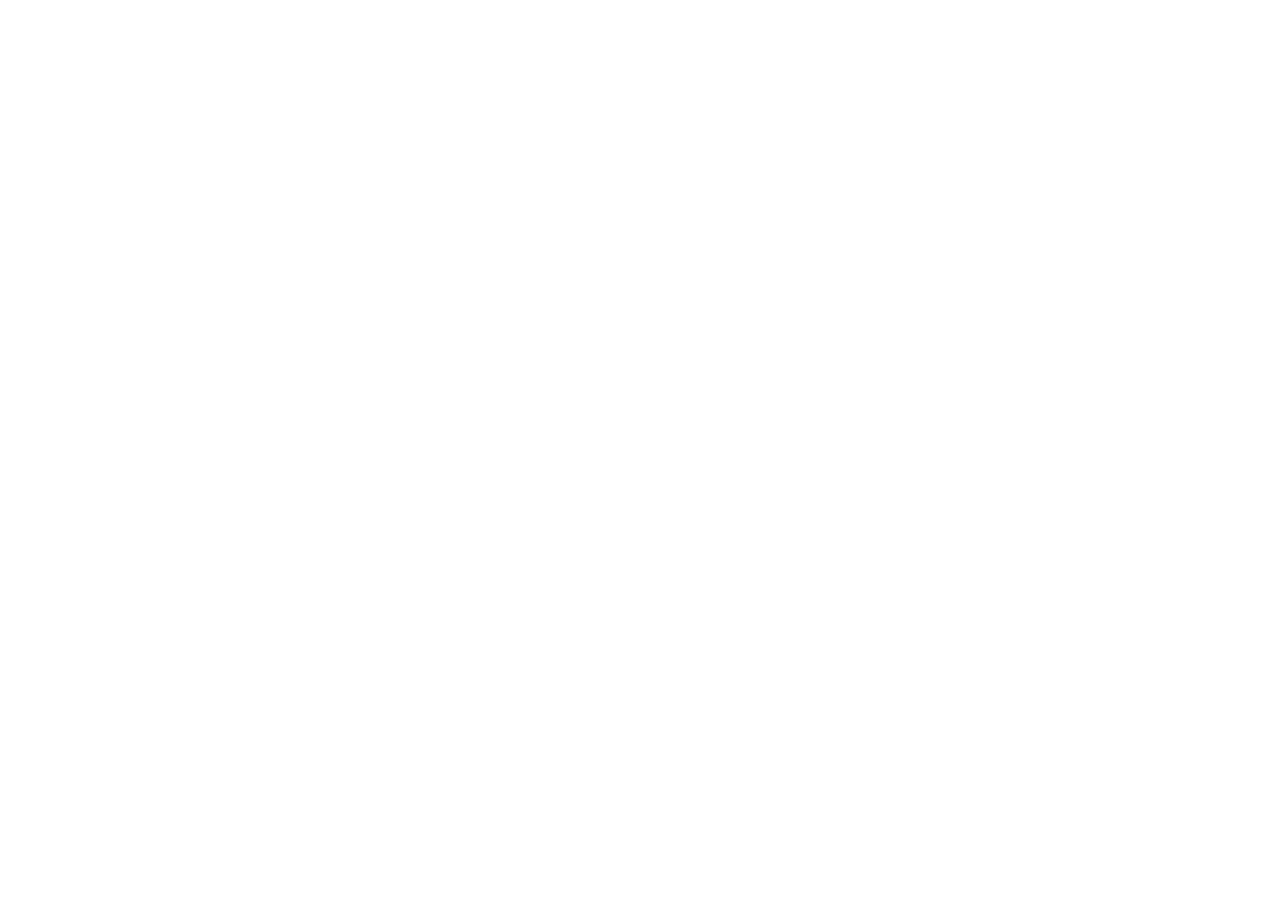
==== index.html @ 2ff735ea "initial commit" ====
<!DOCTYPE html>
<html lang="en">

<head>
    <meta charset="UTF-8">
    <meta http-equiv="X-UA-Compatible" content="IE=edge">
    <meta name="viewport" content="width=device-width, initial-scale=1.0">
    <link rel="stylesheet" href="./styles/style.css">
    <!-- <link rel="shortcut icon" href="favicon.ico" type="image/x-icon"> -->
    <title>Main Page</title>
</head>

<script src="./scripts/index.js"></script>

<body>

</body>

</html>
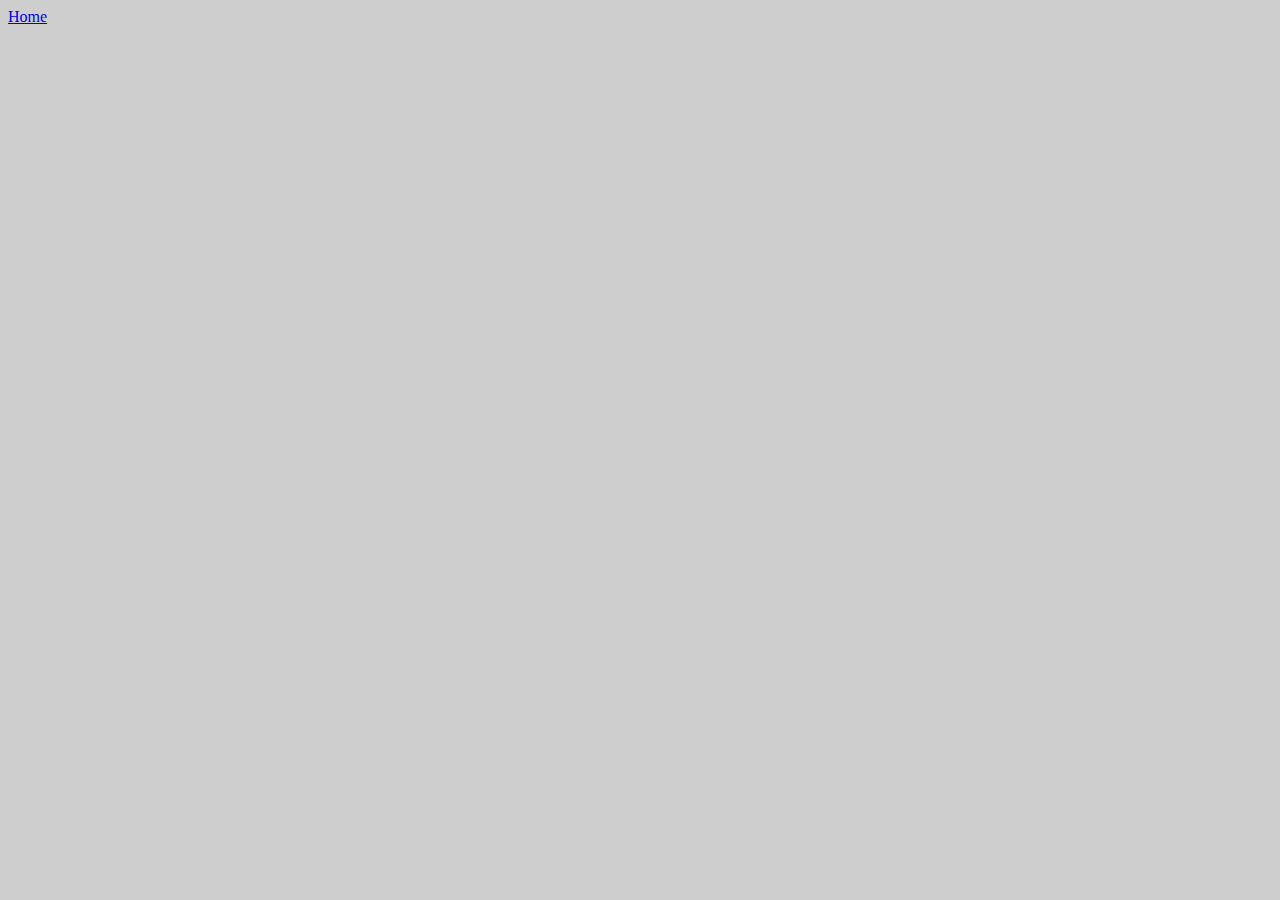
==== commit fa464061: "Initial commit" ====
--- a/index.html
+++ b/index.html
@@ -10,10 +10,15 @@
     <title>Main Page</title>
 </head>
 
-<script src="./scripts/index.js"></script>
 
 <body>
+    <nav>
+        <div class="logo"></div>
+        <div class="links"><a href="./index.html">Home</a> 
+        </div>
 
+    </nav>
+    <script src="./scripts/index.js"></script>
 </body>
 
 </html>--- a/styles/style.css
+++ b/styles/style.css
@@ -0,0 +1,9 @@
+body{
+    background:#CECECE;
+}
+nav{
+    display: flex;
+}
+a{
+    font-style: none;
+}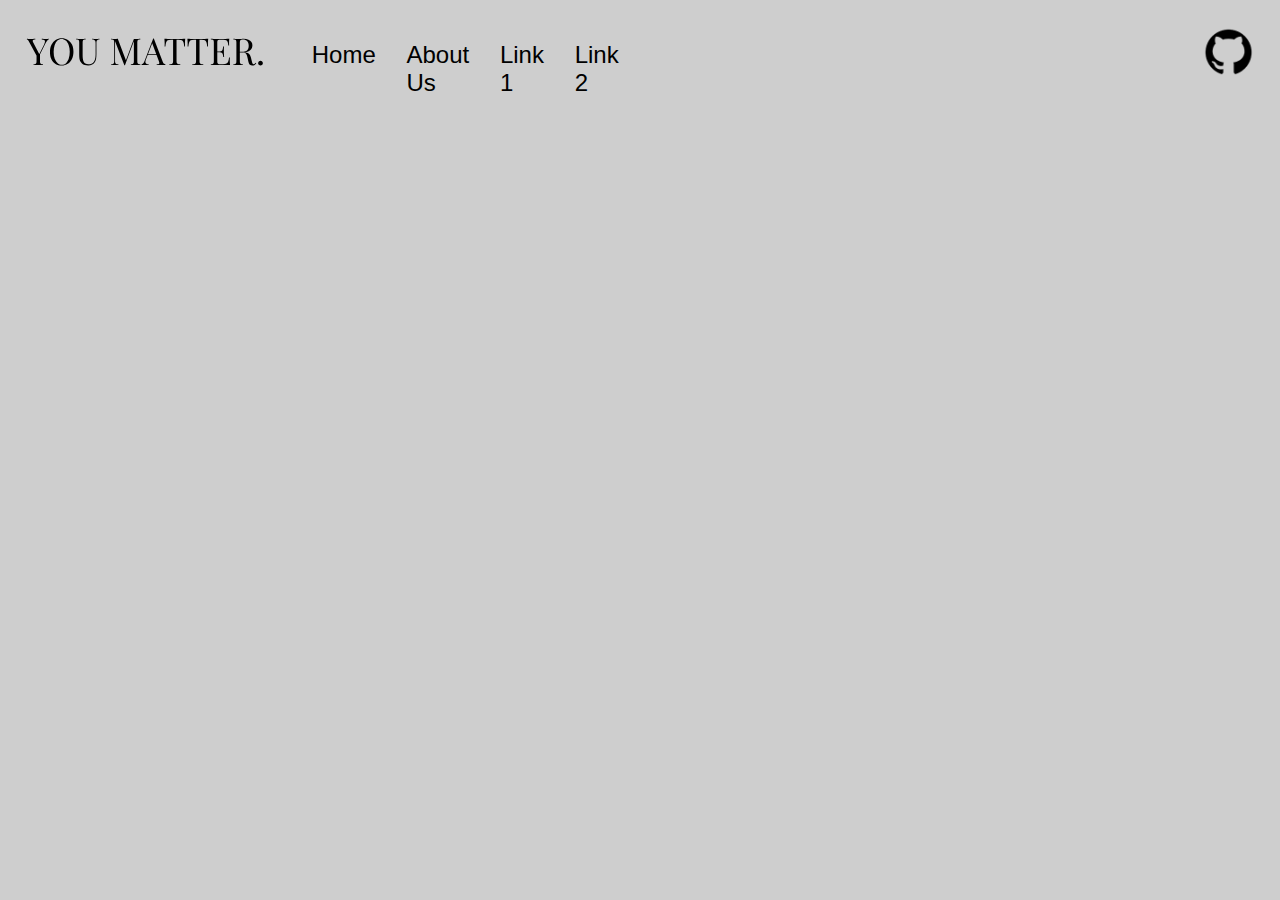
==== commit 20163d0f: "major changes" ====
--- a/index.html
+++ b/index.html
@@ -1,24 +1,53 @@
 <!DOCTYPE html>
 <html lang="en">
-
-<head>
-    <meta charset="UTF-8">
-    <meta http-equiv="X-UA-Compatible" content="IE=edge">
-    <meta name="viewport" content="width=device-width, initial-scale=1.0">
-    <link rel="stylesheet" href="./styles/style.css">
-    <!-- <link rel="shortcut icon" href="favicon.ico" type="image/x-icon"> -->
+  <head>
+    <meta charset="UTF-8" />
+    <meta http-equiv="X-UA-Compatible" content="IE=edge" />
+    <meta name="viewport" content="width=device-width, initial-scale=1.0" />
+    <link rel="stylesheet" href="./styles/style.css" />
+    <link rel="shortcut icon" href="favicon.ico" type="image/x-icon" />
+    <link rel="preconnect" href="https://fonts.googleapis.com" />
+    <link rel="preconnect" href="https://fonts.gstatic.com" crossorigin />
+    <link
+      href="https://fonts.googleapis.com/css2?family=Poppins:ital,wght@0,400;0,500;0,600;0,800;1,500;1,600&display=swap"
+      rel="stylesheet"
+    />
     <title>Main Page</title>
-</head>
-
-
-<body>
+  </head>
+  <body onload="get_map()">
     <nav>
-        <div class="logo"></div>
-        <div class="links"><a href="./index.html">Home</a> 
-        </div>
-
+      <div class="logo">
+        <img src="./src/YOU MATTER.svg" alt="You Matter" />
+      </div>
+      <div class="links">
+        <a href="./index.html">Home</a>
+      </div>
+      <div class="links">
+        <a href="./about-us.html">About Us</a>
+      </div>
+      <div class="links">
+        <a href="./link1">Link 1</a>
+      </div>
+      <div class="links">
+        <a href="./link2">Link 2</a>
+      </div>
+      <div class="github">
+        <a href="https://github.com/AUS-codebattle/">
+          <img src="./src/github.png" alt="GitHub" class="size" />
+        </a>
+      </div>
     </nav>
+    <iframe
+      id="map"
+      width="450"
+      height="250"
+      frameborder="0"
+      style="border: 0"
+      referrerpolicy="no-referrer-when-downgrade"
+      src=""
+      allowfullscreen
+    >
+    </iframe>
     <script src="./scripts/index.js"></script>
-</body>
-
-</html>+  </body>
+</html>
--- a/styles/style.css
+++ b/styles/style.css
@@ -1,9 +1,30 @@
-body{
-    background:#CECECE;
+body {
+  background: #cecece;
+  margin: 2%;
 }
-nav{
-    display: flex;
+nav {
+  display: flex;
+  align-items: center;
 }
-a{
-    font-style: none;
-}+a {
+  text-decoration: none;
+  color: black;
+  font-family: popins, sans-serif;
+  font-size: 24px;
+}
+.links {
+  margin-right: 2.5%;
+  height: 25px;
+}
+
+.logo {
+  margin-right: 4%;
+}
+
+.github {
+  margin-left: 45%;
+}
+
+.size {
+  height: 50px;
+}
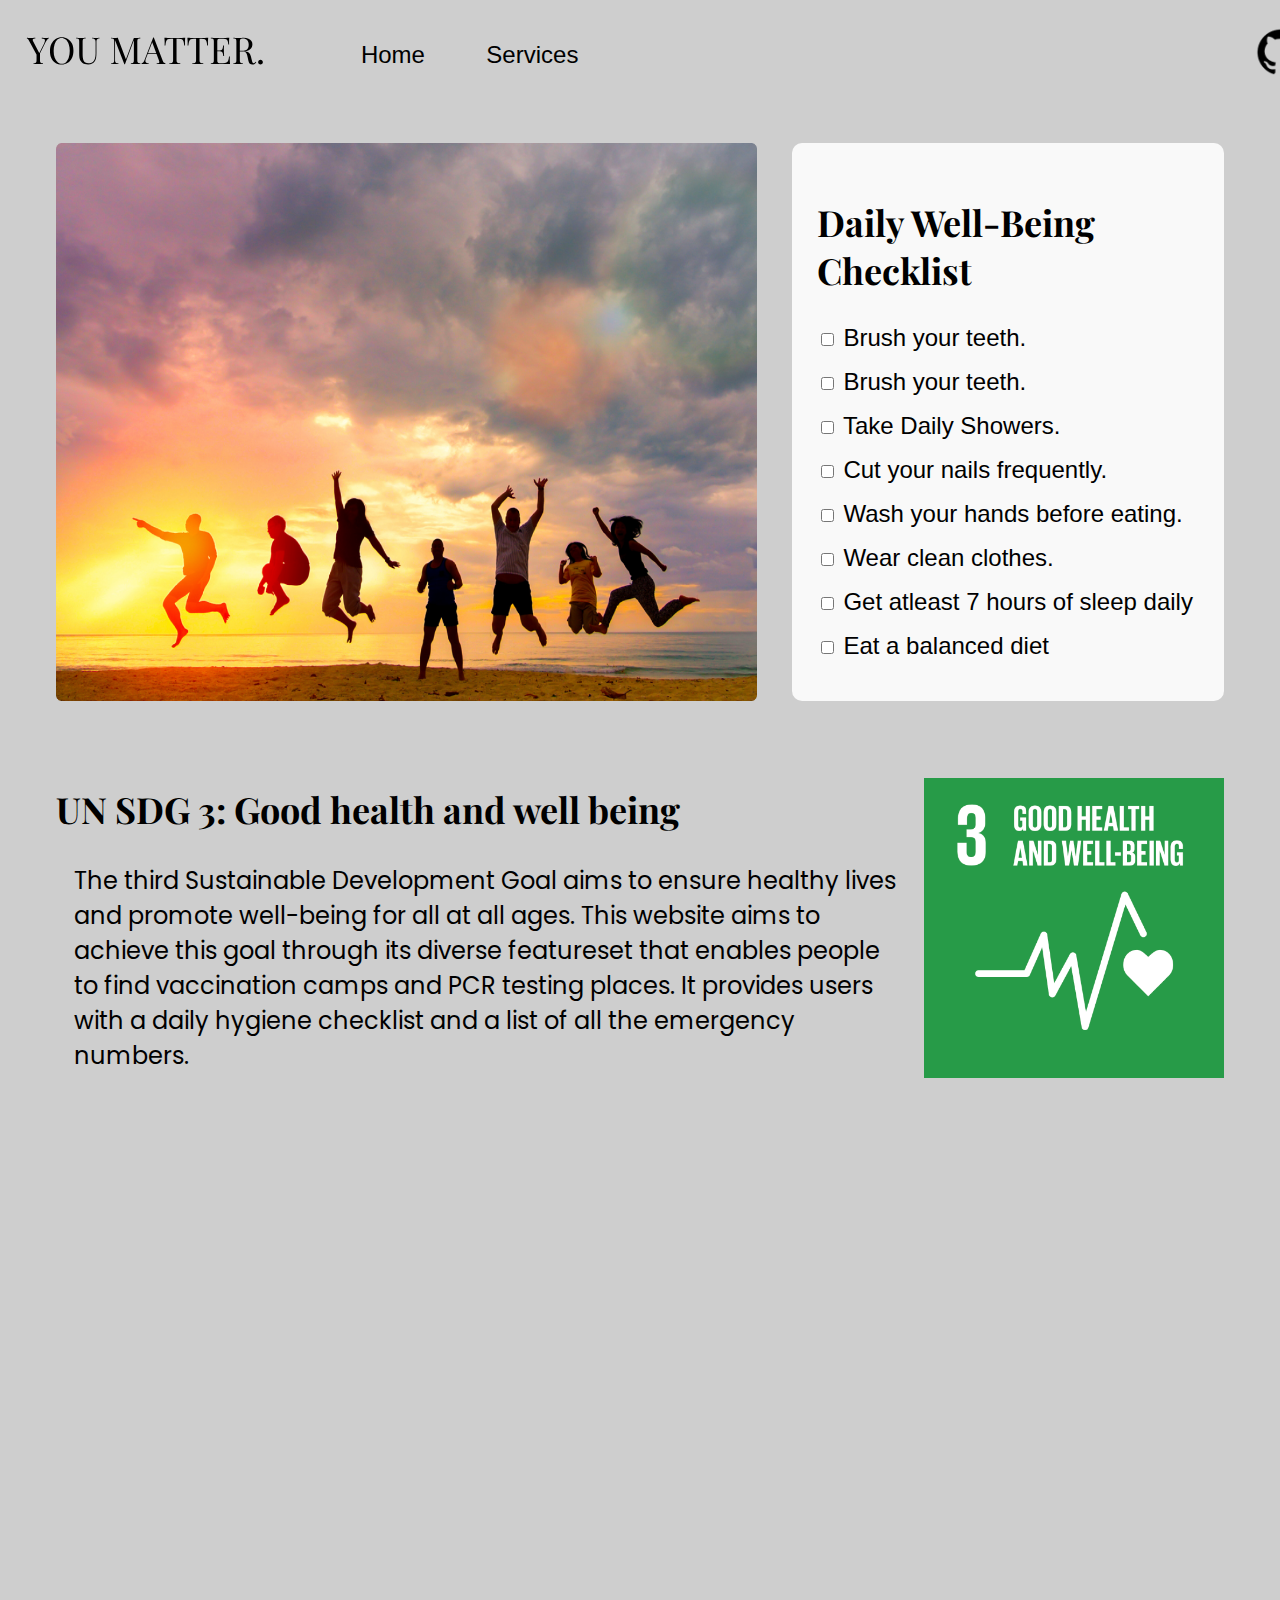
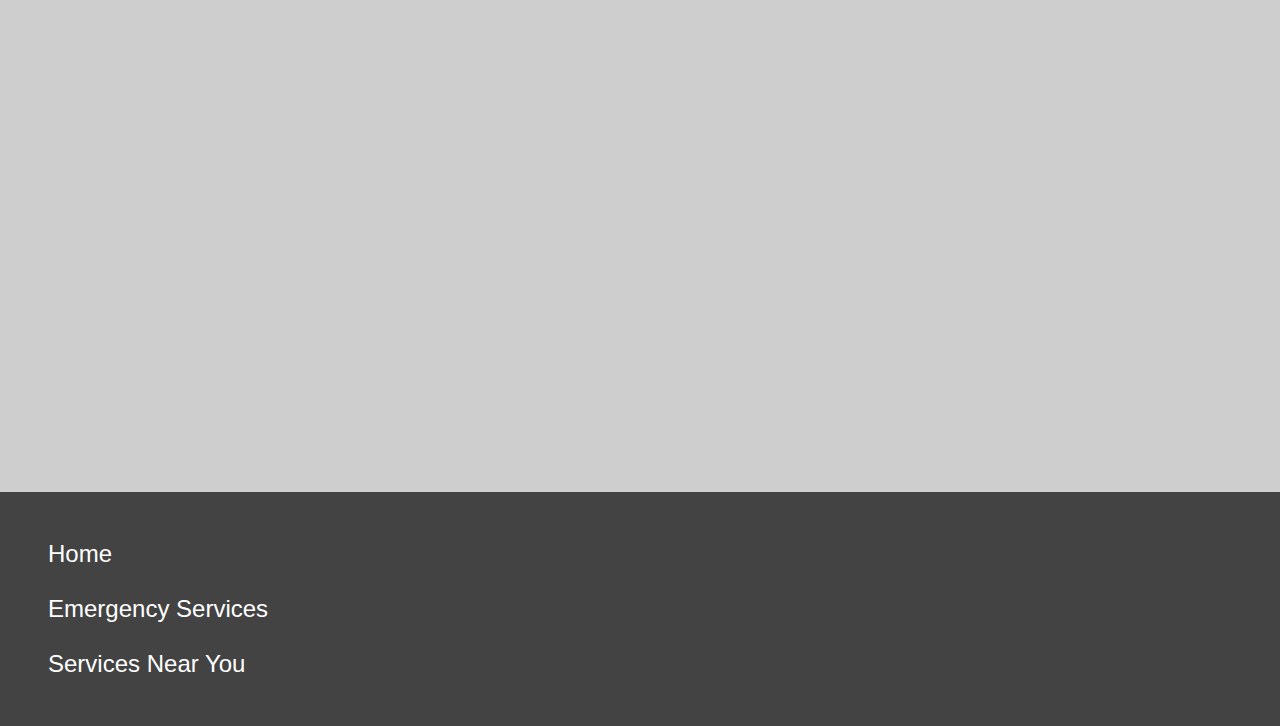
==== commit 67809149: "pretty final push" ====
--- a/index.html
+++ b/index.html
@@ -12,9 +12,13 @@
       href="https://fonts.googleapis.com/css2?family=Poppins:ital,wght@0,400;0,500;0,600;0,800;1,500;1,600&display=swap"
       rel="stylesheet"
     />
+    <link
+      href="https://fonts.googleapis.com/css2?family=Playfair+Display:wght@900&display=swap"
+      rel="stylesheet"
+    />
     <title>Main Page</title>
   </head>
-  <body onload="get_map()">
+  <body>
     <nav>
       <div class="logo">
         <img src="./src/YOU MATTER.svg" alt="You Matter" />
@@ -23,13 +27,7 @@
         <a href="./index.html">Home</a>
       </div>
       <div class="links">
-        <a href="./about-us.html">About Us</a>
-      </div>
-      <div class="links">
-        <a href="./link1">Link 1</a>
-      </div>
-      <div class="links">
-        <a href="./link2">Link 2</a>
+        <a href="./emergency_services.html">Services</a>
       </div>
       <div class="github">
         <a href="https://github.com/AUS-codebattle/">
@@ -37,17 +35,121 @@
         </a>
       </div>
     </nav>
-    <iframe
-      id="map"
-      width="450"
-      height="250"
-      frameborder="0"
-      style="border: 0"
-      referrerpolicy="no-referrer-when-downgrade"
-      src=""
-      allowfullscreen
-    >
-    </iframe>
+    <main>
+      <div class="flex">
+        <img src="./src/image1.png" alt="Image 1" class="main-img" />
+        <div class="checklist">
+          <h2>Daily Well-Being Checklist</h2>
+          <div class="check_box">
+            <input
+              type="checkbox"
+              name="Brush your teeth in the morning."
+              id="brush-teeth"
+            />
+            Brush your teeth. <br />
+          </div>
+          <div class="check_box">
+            <input
+              type="checkbox"
+              name="Brush your teeth in the morning and the night."
+              id="brush-teeth"
+            />
+            Brush your teeth. <br />
+          </div>
+          <div class="check_box">
+            <input
+              type="checkbox"
+              name="Take Daily Showers."
+              id="brush-teeth"
+            />
+            Take Daily Showers. <br />
+          </div>
+          <div class="check_box">
+            <input
+              type="checkbox"
+              name="Brush your teeth in the morning."
+              id="brush-teeth"
+            />
+            Cut your nails frequently. <br />
+          </div>
+          <div class="check_box">
+            <input
+              type="checkbox"
+              name="Brush your teeth in the morning."
+              id="brush-teeth"
+            />
+            Wash your hands before eating. <br />
+          </div>
+          <div class="check_box">
+            <input
+              type="checkbox"
+              name="Brush your teeth in the morning."
+              id="brush-teeth"
+            />
+            Wear clean clothes. <br />
+          </div>
+          <div class="check_box">
+            <input
+              type="checkbox"
+              name="Brush your teeth in the morning."
+              id="brush-teeth"
+            />
+            Get atleast 7 hours of sleep daily <br />
+          </div>
+          <div class="check_box">
+            <input
+              type="checkbox"
+              name="Brush your teeth in the morning."
+              id="brush-teeth"
+            />
+            Eat a balanced diet <br />
+          </div>
+        </div>
+      </div>
+      <br /><br />
+      <div class="flex-bottom">
+        <div class="content-bottom">
+          <h2>UN SDG 3: Good health and well being</h2>
+
+          <div style="padding-left: 2%; padding-right: 2%">
+            The third Sustainable Development Goal aims to ensure healthy lives
+            and promote well-being for all at all ages. This website aims to
+            achieve this goal through its diverse featureset that enables people
+            to find vaccination camps and PCR testing places. It provides users
+            with a daily hygiene checklist and a list of all the emergency
+            numbers.
+          </div>
+        </div>
+        <img
+          src="./src/svg3.png"
+          alt="svg3"
+          class="svg"
+          style="margin-top: 2%"
+        />
+      </div>
+      <div class="flex">
+        <iframe
+          src="https://www.google.com/maps/embed?pb=!1m16!1m12!1m3!1d7213.593539031123!2d55.49180789999998!3d25.311031300000003!2m3!1f0!2f0!3f0!3m2!1i1024!2i768!4f13.1!2m1!1sgovernment%20hospitals%20near%20me!5e0!3m2!1sen!2sae!4v1668844068087!5m2!1sen!2sae"
+          width="1200"
+          height="900"
+          style="border: 0; border-radius: 20px"
+          allowfullscreen=""
+          loading="lazy"
+          referrerpolicy="no-referrer-when-downgrade"
+        ></iframe>
+      </div>
+    </main>
+    <br />
+    <footer>
+      <div class="links1">
+        <a href="./index.html" style="color: white">Home</a><br /><br />
+        <a href="./emergency_services.html" style="color: white"
+          >Emergency Services</a
+        ><br /><br />
+        <a href="#" style="color: white">Services Near You</a><br />
+      </div>
+      <div class="links2"></div>
+    </footer>
     <script src="./scripts/index.js"></script>
   </body>
 </html>
--- a/styles/style.css
+++ b/styles/style.css
@@ -1,30 +1,130 @@
 body {
   background: #cecece;
-  margin: 2%;
+  font-size: 24px;
+  margin: 0;
 }
 nav {
   display: flex;
   align-items: center;
+  margin: 2%;
 }
 a {
   text-decoration: none;
-  color: black;
+  color: inherit;
   font-family: popins, sans-serif;
   font-size: 24px;
 }
 .links {
-  margin-right: 2.5%;
+  margin-right: 5%;
   height: 25px;
 }
 
 .logo {
-  margin-right: 4%;
+  margin-right: 8%;
 }
 
 .github {
-  margin-left: 45%;
+  margin-left: 50%;
 }
 
 .size {
   height: 50px;
 }
+main {
+  margin: 2%;
+}
+.main-img {
+  width: 60%;
+}
+
+.flex {
+  display: flex;
+  justify-content: center;
+  width: 95%;
+  margin-left: 2.5%;
+  margin-right: 2.5%;
+  margin-top: 5%;
+}
+
+.checklist {
+  width: 37%;
+  background: #f9f9f9;
+  border-radius: 10px;
+  margin-left: 3%;
+  font-family: popins, sans-serif;
+  padding: 25px;
+}
+
+.check_box {
+  margin-bottom: 1rem;
+}
+
+h1 {
+  font-size: 2em;
+  font-family: "Playfair Display", "Times New Roman", serif;
+  margin-left: 1.5em;
+}
+.checklist > h2 {
+  font-size: 1.5em;
+  font-family: "Playfair Display", "Times New Roman", serif;
+  font-weight: 700;
+}
+
+.content {
+  font-size: 1em;
+  font-family: "Poppins", "Verdana", sans-serif;
+  font-weight: 400;
+  margin-left: 3em;
+}
+.flex-bottom {
+  display: flex;
+  margin-left: 2.5%;
+  margin-right: 2.5%;
+}
+.content-bottom > h2 {
+  font-size: 1.5em;
+  font-family: "Playfair Display", "Times New Roman", serif;
+  font-weight: 700;
+}
+
+.content-bottom {
+  font-family: "Poppins", "Verdana", sans-serif;
+  font-size: 1em;
+}
+
+.image {
+  margin-top: 3em;
+  display: flex;
+  justify-content: center;
+}
+
+.emg-img {
+  height: 500px;
+  width: 1200px;
+}
+
+footer {
+  background-color: #434343;
+  padding: 2em;
+}
+
+footer > a {
+  color: white;
+}
+.svg {
+  margin-top: 2%;
+  height: 300px;
+}
+
+.map {
+  margin: 0 auto;
+  border-radius: 2px;
+}
+
+.links1 {
+  width: 50%;
+}
+
+.links2 {
+  width: 50%;
+}
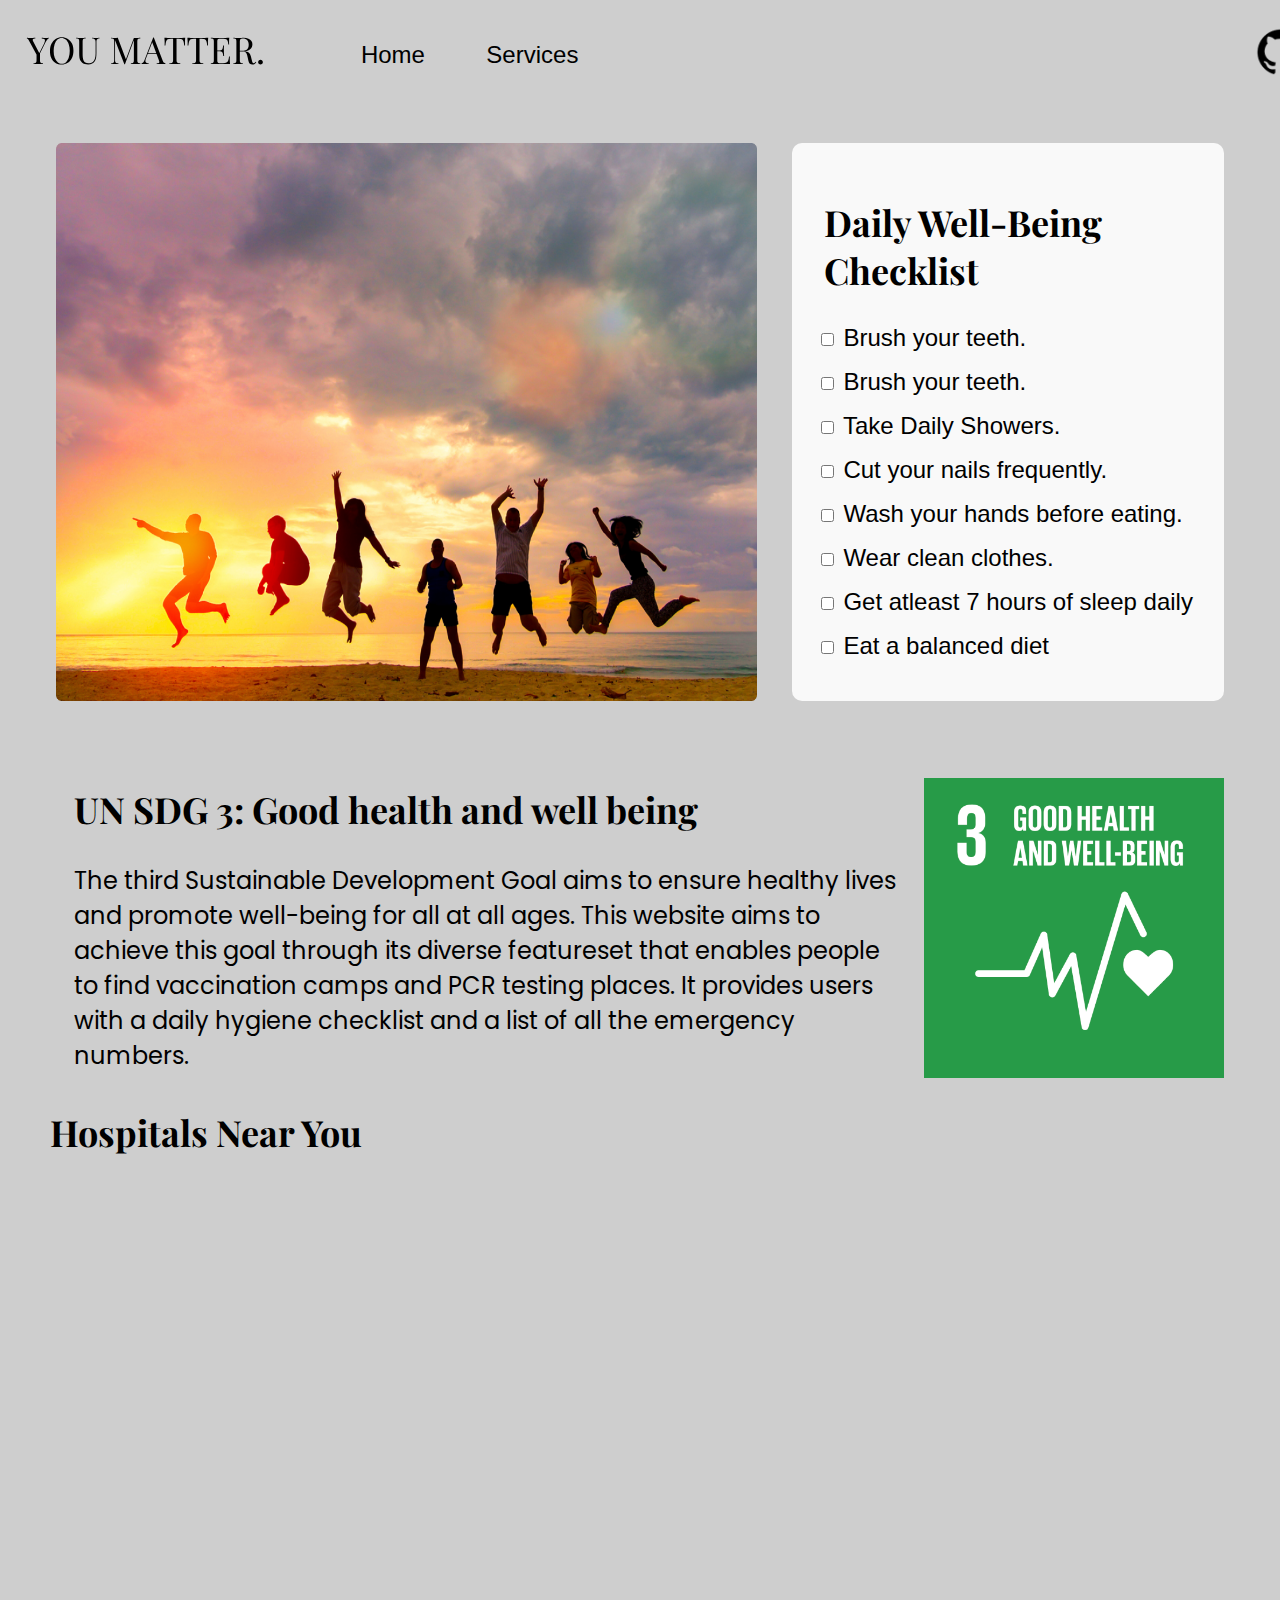
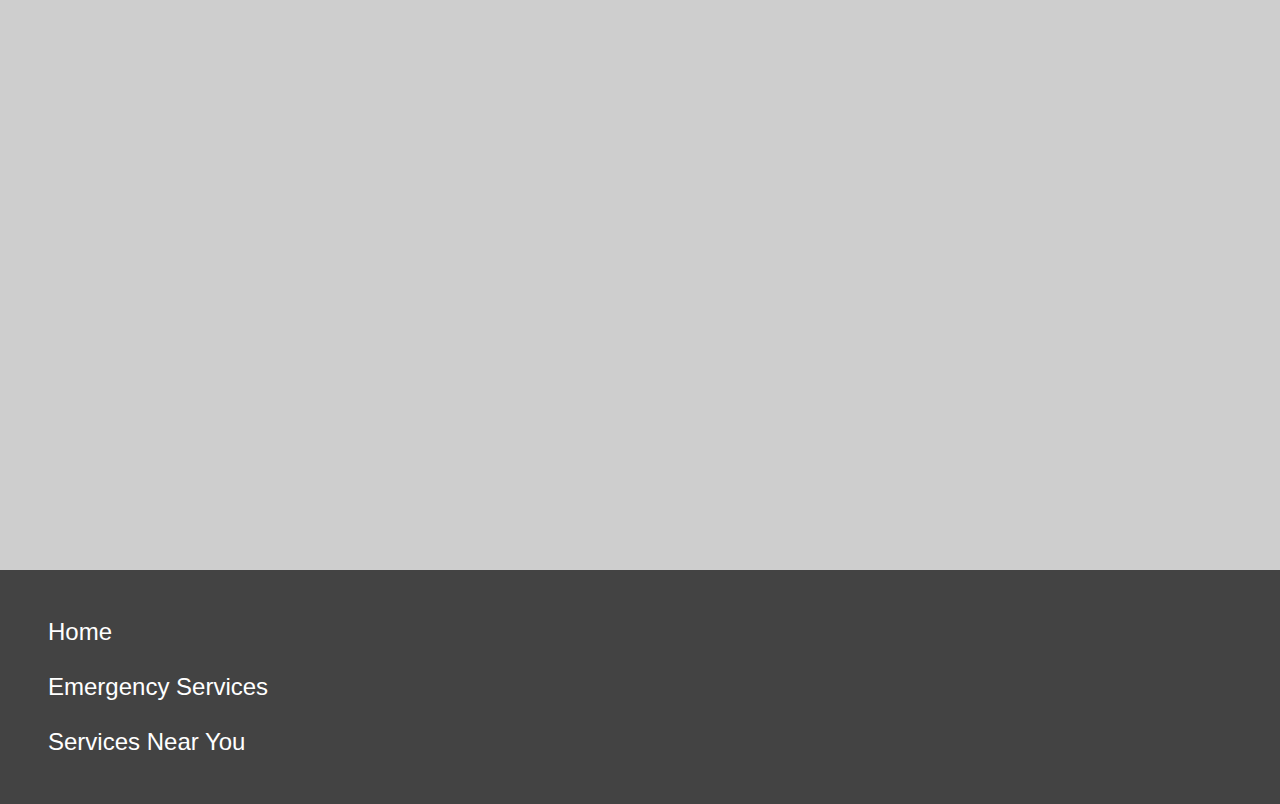
==== commit 84acf10d: "Final Push" ====
--- a/index.html
+++ b/index.html
@@ -127,6 +127,7 @@
           style="margin-top: 2%"
         />
       </div>
+      <h2>Hospitals Near You</h2>
       <div class="flex">
         <iframe
           src="https://www.google.com/maps/embed?pb=!1m16!1m12!1m3!1d7213.593539031123!2d55.49180789999998!3d25.311031300000003!2m3!1f0!2f0!3f0!3m2!1i1024!2i768!4f13.1!2m1!1sgovernment%20hospitals%20near%20me!5e0!3m2!1sen!2sae!4v1668844068087!5m2!1sen!2sae"
@@ -150,6 +151,5 @@
       </div>
       <div class="links2"></div>
     </footer>
-    <script src="./scripts/index.js"></script>
   </body>
 </html>
--- a/styles/style.css
+++ b/styles/style.css
@@ -86,7 +86,12 @@
   font-family: "Playfair Display", "Times New Roman", serif;
   font-weight: 700;
 }
-
+h2 {
+  font-size: 1.5em;
+  font-family: "Playfair Display", "Times New Roman", serif;
+  font-weight: 700;
+  margin-left: 2%;
+}
 .content-bottom {
   font-family: "Poppins", "Verdana", sans-serif;
   font-size: 1em;
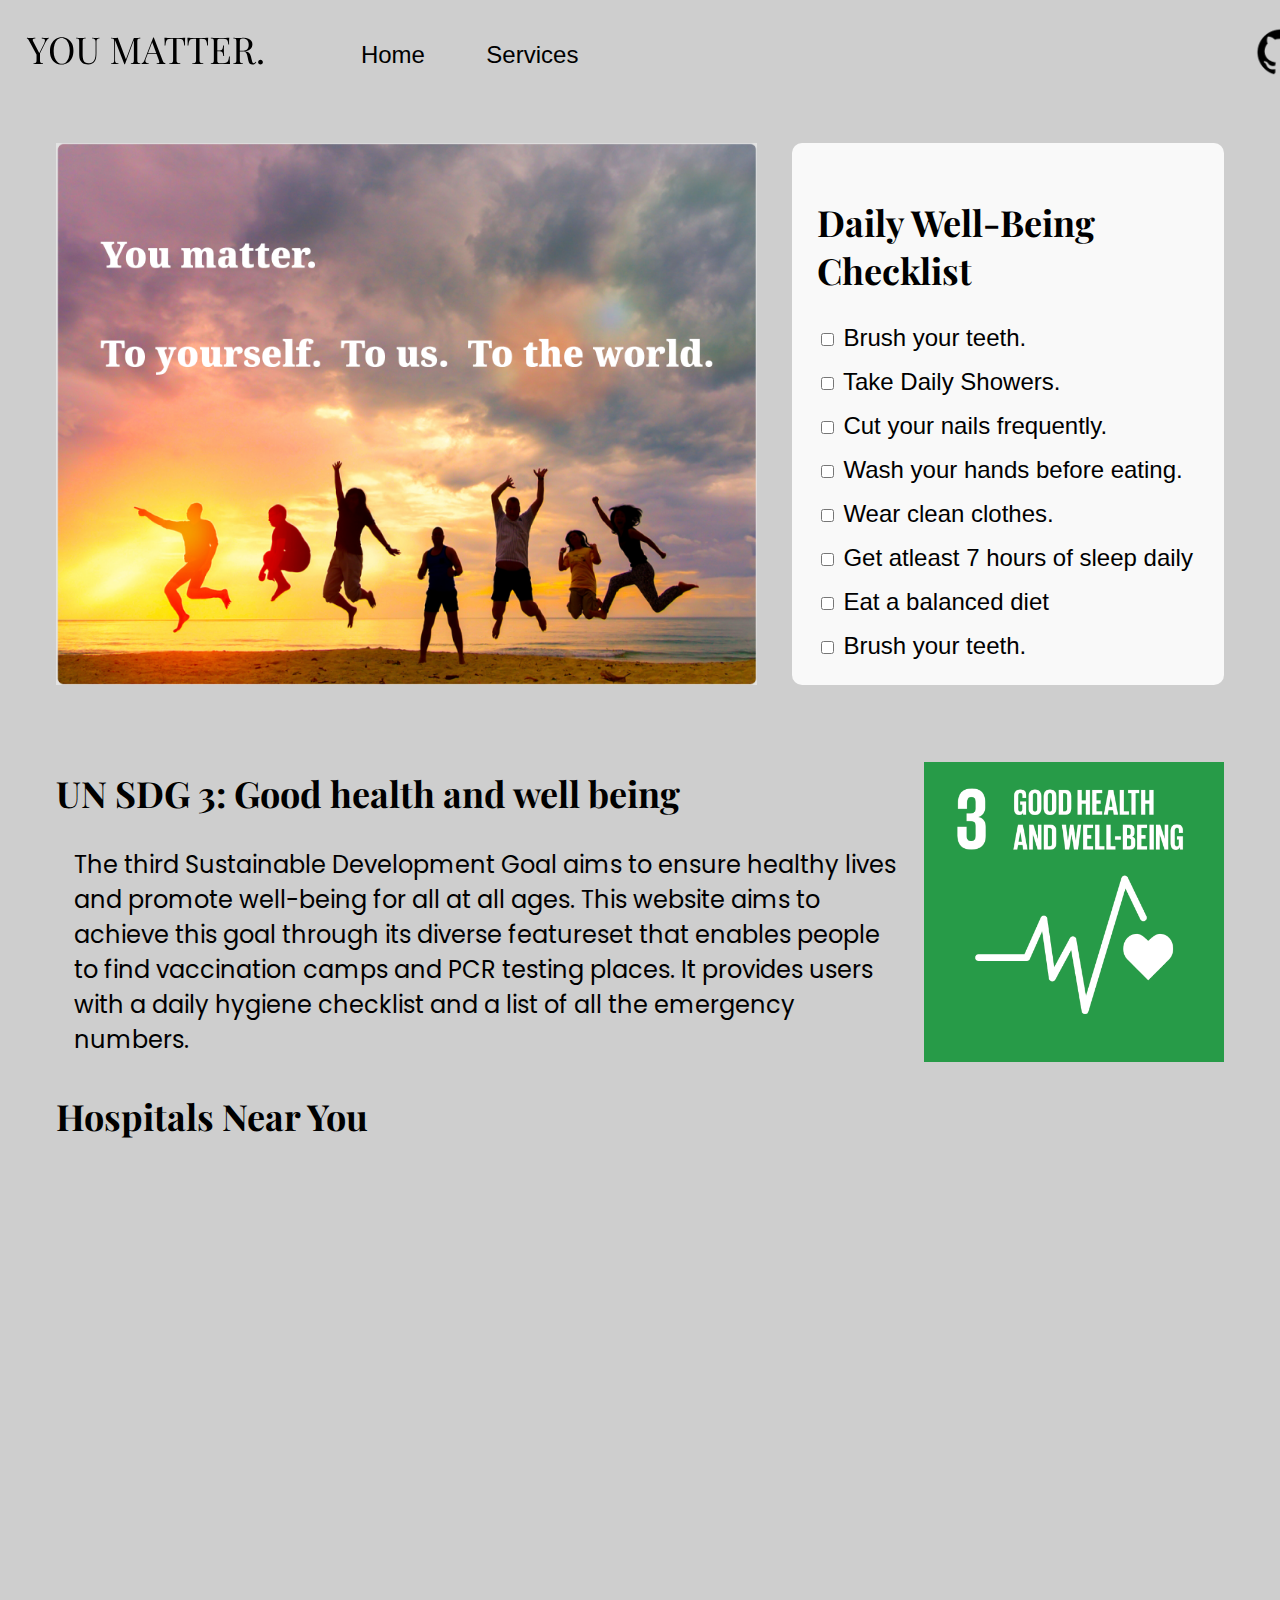
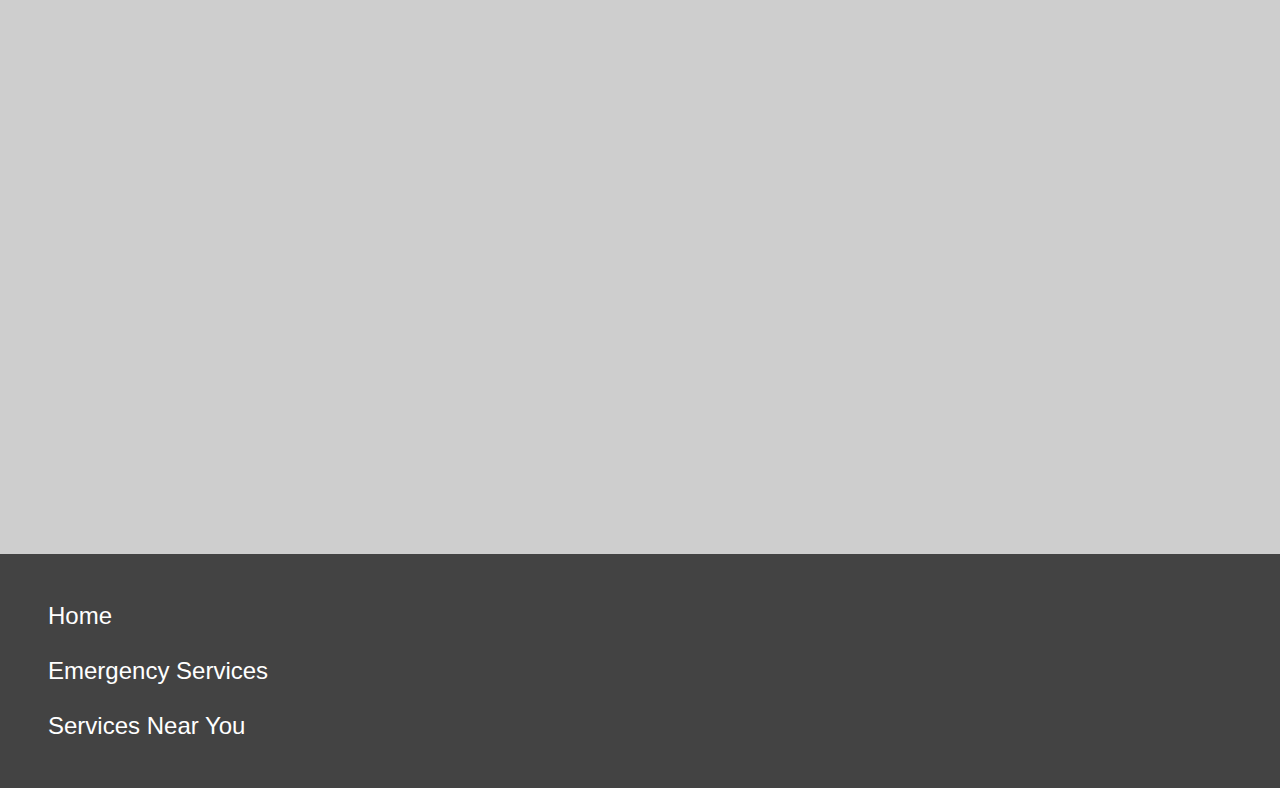
==== commit 9c0a4230: "fixed a bunch of issues" ====
--- a/index.html
+++ b/index.html
@@ -5,7 +5,7 @@
     <meta http-equiv="X-UA-Compatible" content="IE=edge" />
     <meta name="viewport" content="width=device-width, initial-scale=1.0" />
     <link rel="stylesheet" href="./styles/style.css" />
-    <link rel="shortcut icon" href="favicon.ico" type="image/x-icon" />
+    <link rel="shortcut icon" href="./src/favicon.png" type="image/x-icon" />
     <link rel="preconnect" href="https://fonts.googleapis.com" />
     <link rel="preconnect" href="https://fonts.gstatic.com" crossorigin />
     <link
@@ -16,6 +16,7 @@
       href="https://fonts.googleapis.com/css2?family=Playfair+Display:wght@900&display=swap"
       rel="stylesheet"
     />
+    <script src="./scripts/scripts.js"></script>
     <title>Main Page</title>
   </head>
   <body>
@@ -48,14 +49,7 @@
             />
             Brush your teeth. <br />
           </div>
-          <div class="check_box">
-            <input
-              type="checkbox"
-              name="Brush your teeth in the morning and the night."
-              id="brush-teeth"
-            />
-            Brush your teeth. <br />
-          </div>
+          <div class="check_box"></div>
           <div class="check_box">
             <input
               type="checkbox"
@@ -84,7 +78,7 @@
             <input
               type="checkbox"
               name="Brush your teeth in the morning."
-              id="brush-teeth"
+              id1="brush-teeth"
             />
             Wear clean clothes. <br />
           </div>
@@ -104,6 +98,12 @@
             />
             Eat a balanced diet <br />
           </div>
+          <input
+            type="checkbox"
+            name="Brush your teeth in the morning and the night."
+            id="brush-teeth"
+          />
+          Brush your teeth. <br />
         </div>
       </div>
       <br /><br />
@@ -127,7 +127,7 @@
           style="margin-top: 2%"
         />
       </div>
-      <h2>Hospitals Near You</h2>
+      <h2 class="h2">Hospitals Near You</h2>
       <div class="flex">
         <iframe
           src="https://www.google.com/maps/embed?pb=!1m16!1m12!1m3!1d7213.593539031123!2d55.49180789999998!3d25.311031300000003!2m3!1f0!2f0!3f0!3m2!1i1024!2i768!4f13.1!2m1!1sgovernment%20hospitals%20near%20me!5e0!3m2!1sen!2sae!4v1668844068087!5m2!1sen!2sae"
--- a/styles/style.css
+++ b/styles/style.css
@@ -86,11 +86,11 @@
   font-family: "Playfair Display", "Times New Roman", serif;
   font-weight: 700;
 }
-h2 {
+.h2 {
   font-size: 1.5em;
   font-family: "Playfair Display", "Times New Roman", serif;
   font-weight: 700;
-  margin-left: 2%;
+  margin-left: 2.5%;
 }
 .content-bottom {
   font-family: "Poppins", "Verdana", sans-serif;
@@ -133,3 +133,7 @@
 .links2 {
   width: 50%;
 }
+
+.links:hover {
+  color: #575757;
+}
